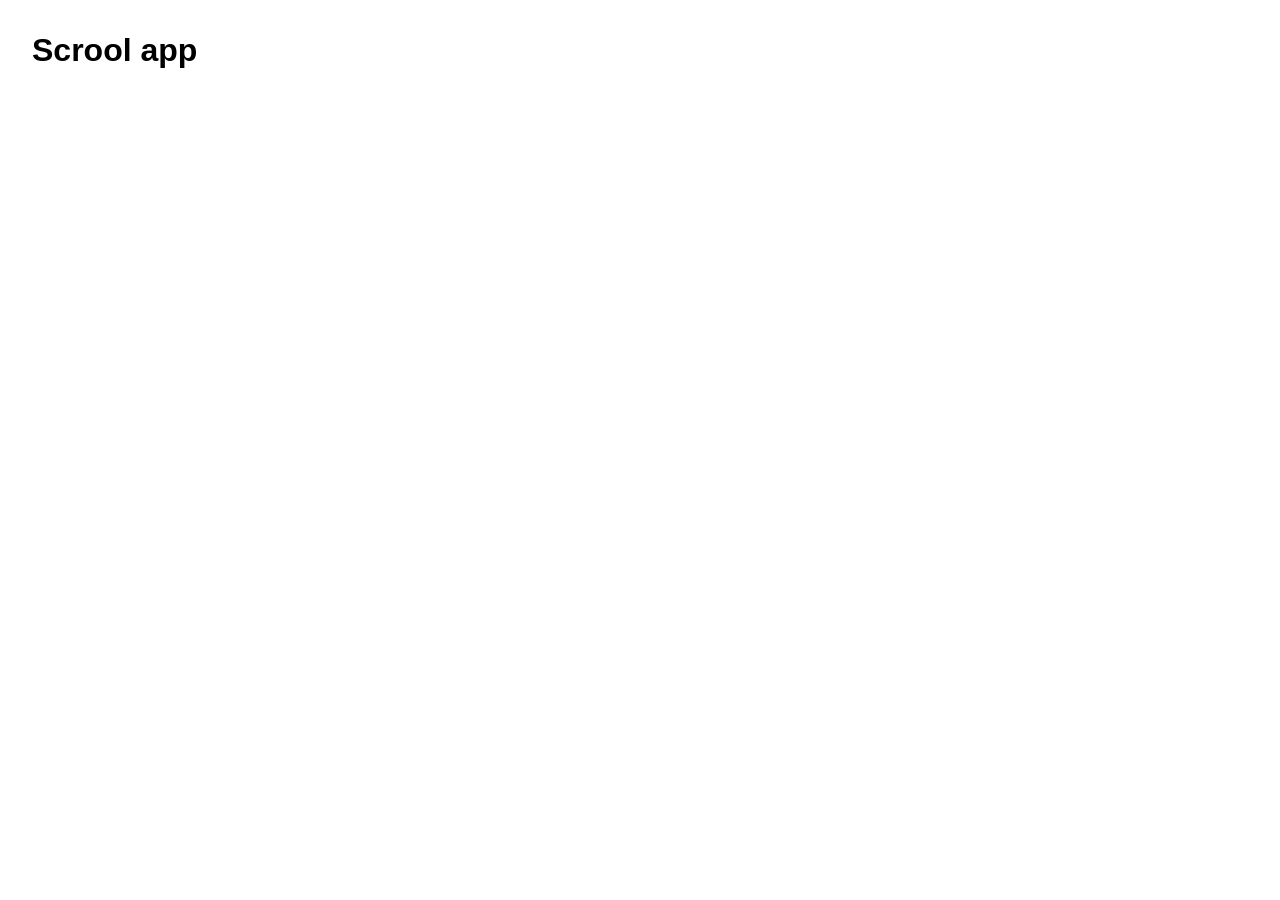
==== index.html @ 8eebbba0 "Create index.html" ====
<!DOCTYPE html>
<html lang="en">
<head>
  <meta charset="UTF-8" />
  <meta name="viewport" content="width=device-width, initial-scale=1.0" />
  <title>Phial Tech</title>
  <style>
    body {
      font-family: Arial, sans-serif;
      margin: 2rem;
    }
    button {
      padding: 0.5rem 1rem;
      font-size: 1rem;
    }
  </style>
</head>
<body>
  <h1>Scrool app</h1>
</body>
</html>
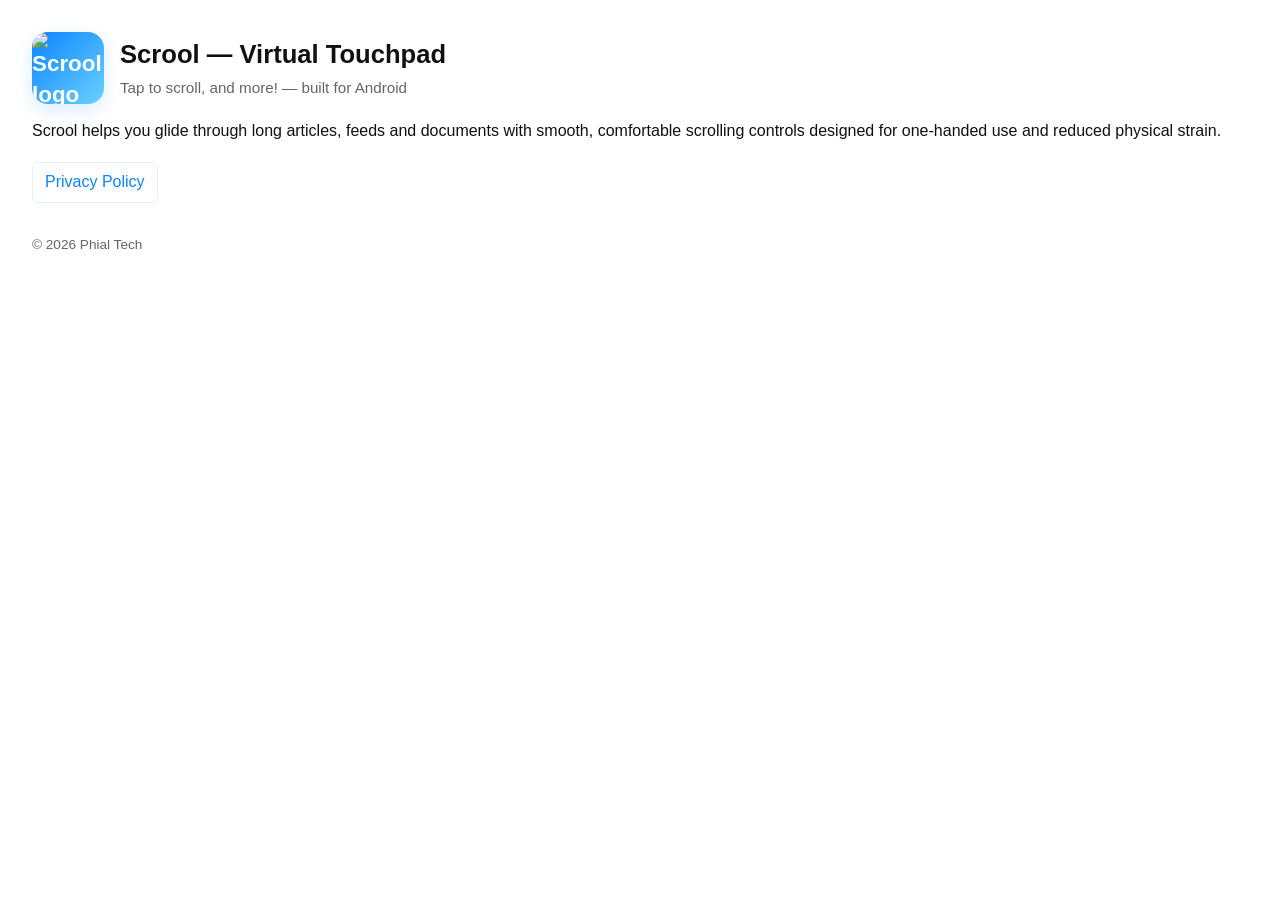
==== commit df16aa8f: "adding basic content" ====
--- a/index.html
+++ b/index.html
@@ -3,19 +3,120 @@
 <head>
   <meta charset="UTF-8" />
   <meta name="viewport" content="width=device-width, initial-scale=1.0" />
-  <title>Phial Tech</title>
+  <title>Scrool</title>
   <style>
+    :root{
+      --accent:#0b84ff;
+      --muted:#666;
+      --bg:#fff;
+      --radius:8px;
+    }
     body {
       font-family: Arial, sans-serif;
       margin: 2rem;
+      background: var(--bg);
+      color: #111;
+      line-height: 1.4;
     }
-    button {
-      padding: 0.5rem 1rem;
-      font-size: 1rem;
+    header {
+      display:flex;
+      gap:1rem;
+      align-items:center;
+      margin-bottom:1rem;
     }
+    .logo {
+      width:72px;
+      height:72px;
+      background:linear-gradient(135deg,#0b84ff 0%,#6ad1ff 100%);
+      border-radius:16px;
+      display:flex;
+      align-items:center;
+      justify-content:center;
+      color:#fff;
+      font-weight:700;
+      font-size:1.4rem;
+      box-shadow:0 6px 18px rgba(11,132,255,0.15);
+      flex:0 0 72px;
+      overflow:hidden;
+    }
+    .logo img {
+      width:100%;
+      height:100%;
+      max-width:100%;
+      max-height:100%;
+      display:block;
+      object-fit:contain;
+    }
+    h1 {
+      margin:0;
+      font-size:1.6rem;
+    }
+    .tagline {
+      margin:0.25rem 0 0;
+      color:var(--muted);
+      font-size:0.95rem;
+    }
+    main p {
+      margin:1rem 0 1.25rem;
+    }
+    .actions {
+      display:flex;
+      gap:0.75rem;
+      align-items:center;
+      flex-wrap:wrap;
+    }
+    a.button {
+      display:inline-block;
+      text-decoration:none;
+      background:var(--accent);
+      color:#fff;
+      padding:0.6rem 1rem;
+      border-radius:var(--radius);
+      font-weight:600;
+    }
+    a.button:active { transform:translateY(1px); }
+    a.ghost {
+      text-decoration:none;
+      color:var(--accent);
+      padding:0.5rem 0.75rem;
+      border-radius:6px;
+      border:1px solid rgba(11,132,255,0.12);
+      background:transparent;
+    }
+    a.ghost:hover, a.button:hover { opacity:0.95; }
+    footer { margin-top:2rem; color:var(--muted); font-size:0.85rem; }
   </style>
 </head>
 <body>
-  <h1>Scrool app</h1>
+  <header>
+    <div class="logo" aria-hidden="true"><img src="icon.svg" alt="Scrool logo"></div>
+    <div>
+      <h1>Scrool — Virtual Touchpad</h1>
+      <div class="tagline">Tap to scroll, and more! — built for Android</div>
+    </div>
+  </header>
+
+  <main>
+    <p>
+      Scrool helps you glide through long articles, feeds and documents with smooth, comfortable scrolling controls designed for one-handed use and reduced physical strain.
+    </p>
+
+    <div class="actions">
+      <!-- Replace the href below with your Play Store URL when ready -->
+      <!-- <a id="playstore-link" class="button" href="#" target="_blank" rel="noopener" aria-label="Download Scrool on Google Play">Download on Google Play</a> -->
+
+      <!-- Privacy policy file to be created in this directory (privacy-policy.html) -->
+      <a class="ghost" href="privacy-policy.html" aria-label="Scrool privacy policy">Privacy Policy</a>
+    </div>
+  </main>
+
+  <footer>
+    &copy; <span id="year"></span> Phial Tech
+  </footer>
+
+  <script>
+    // small nicety: current year
+    document.getElementById('year').textContent = new Date().getFullYear();
+  </script>
 </body>
 </html>
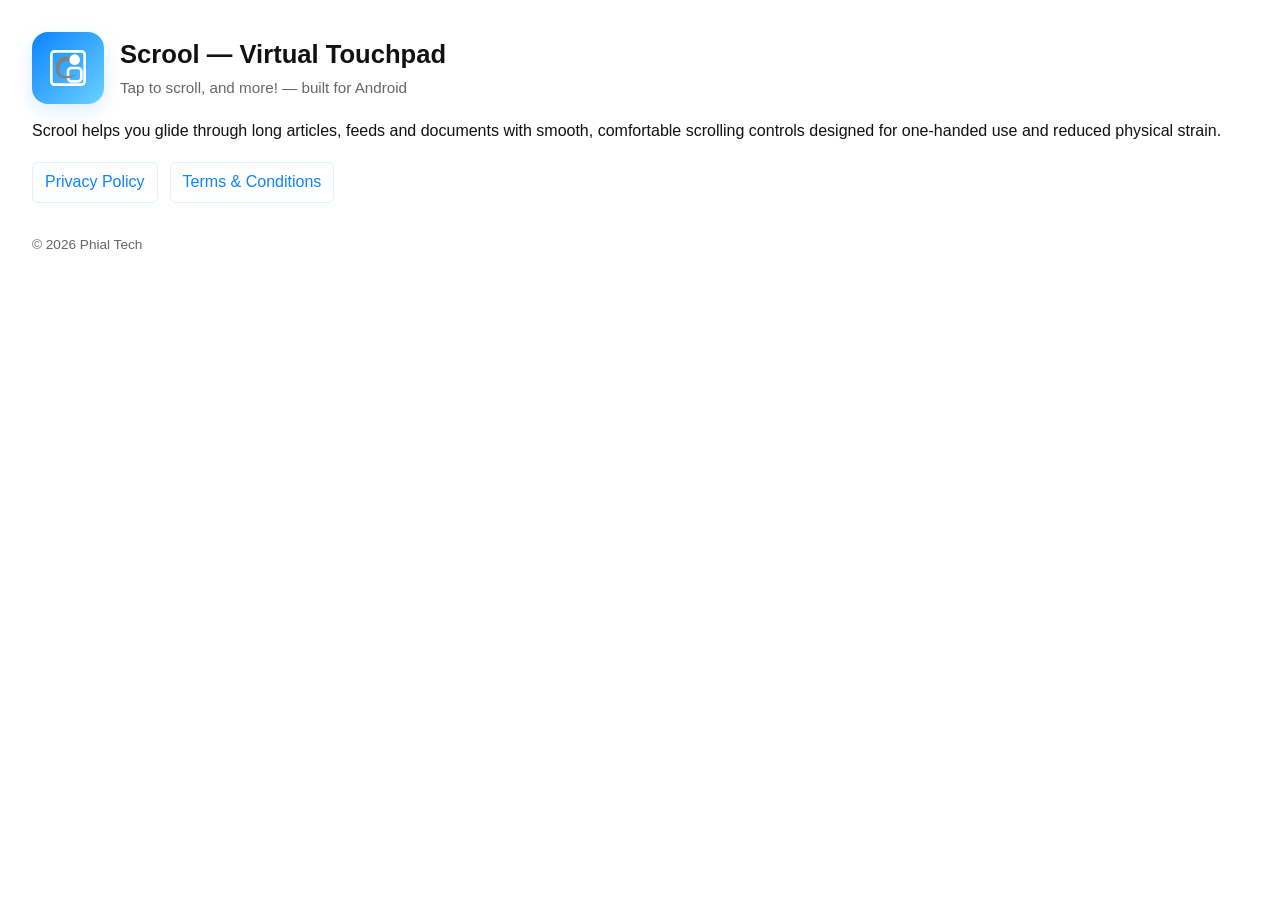
==== commit 3f5b4496: "add privacy/terms" ====
--- a/index.html
+++ b/index.html
@@ -106,7 +106,8 @@
       <!-- <a id="playstore-link" class="button" href="#" target="_blank" rel="noopener" aria-label="Download Scrool on Google Play">Download on Google Play</a> -->
 
       <!-- Privacy policy file to be created in this directory (privacy-policy.html) -->
-      <a class="ghost" href="privacy-policy.html" aria-label="Scrool privacy policy">Privacy Policy</a>
+      <a class="ghost" href="privacy_policy.html" aria-label="Scrool privacy policy">Privacy Policy</a>
+      <a class="ghost" href="terms_and_conditions.html" aria-label="Scrool terms & conditions">Terms & Conditions</a>
     </div>
   </main>
 
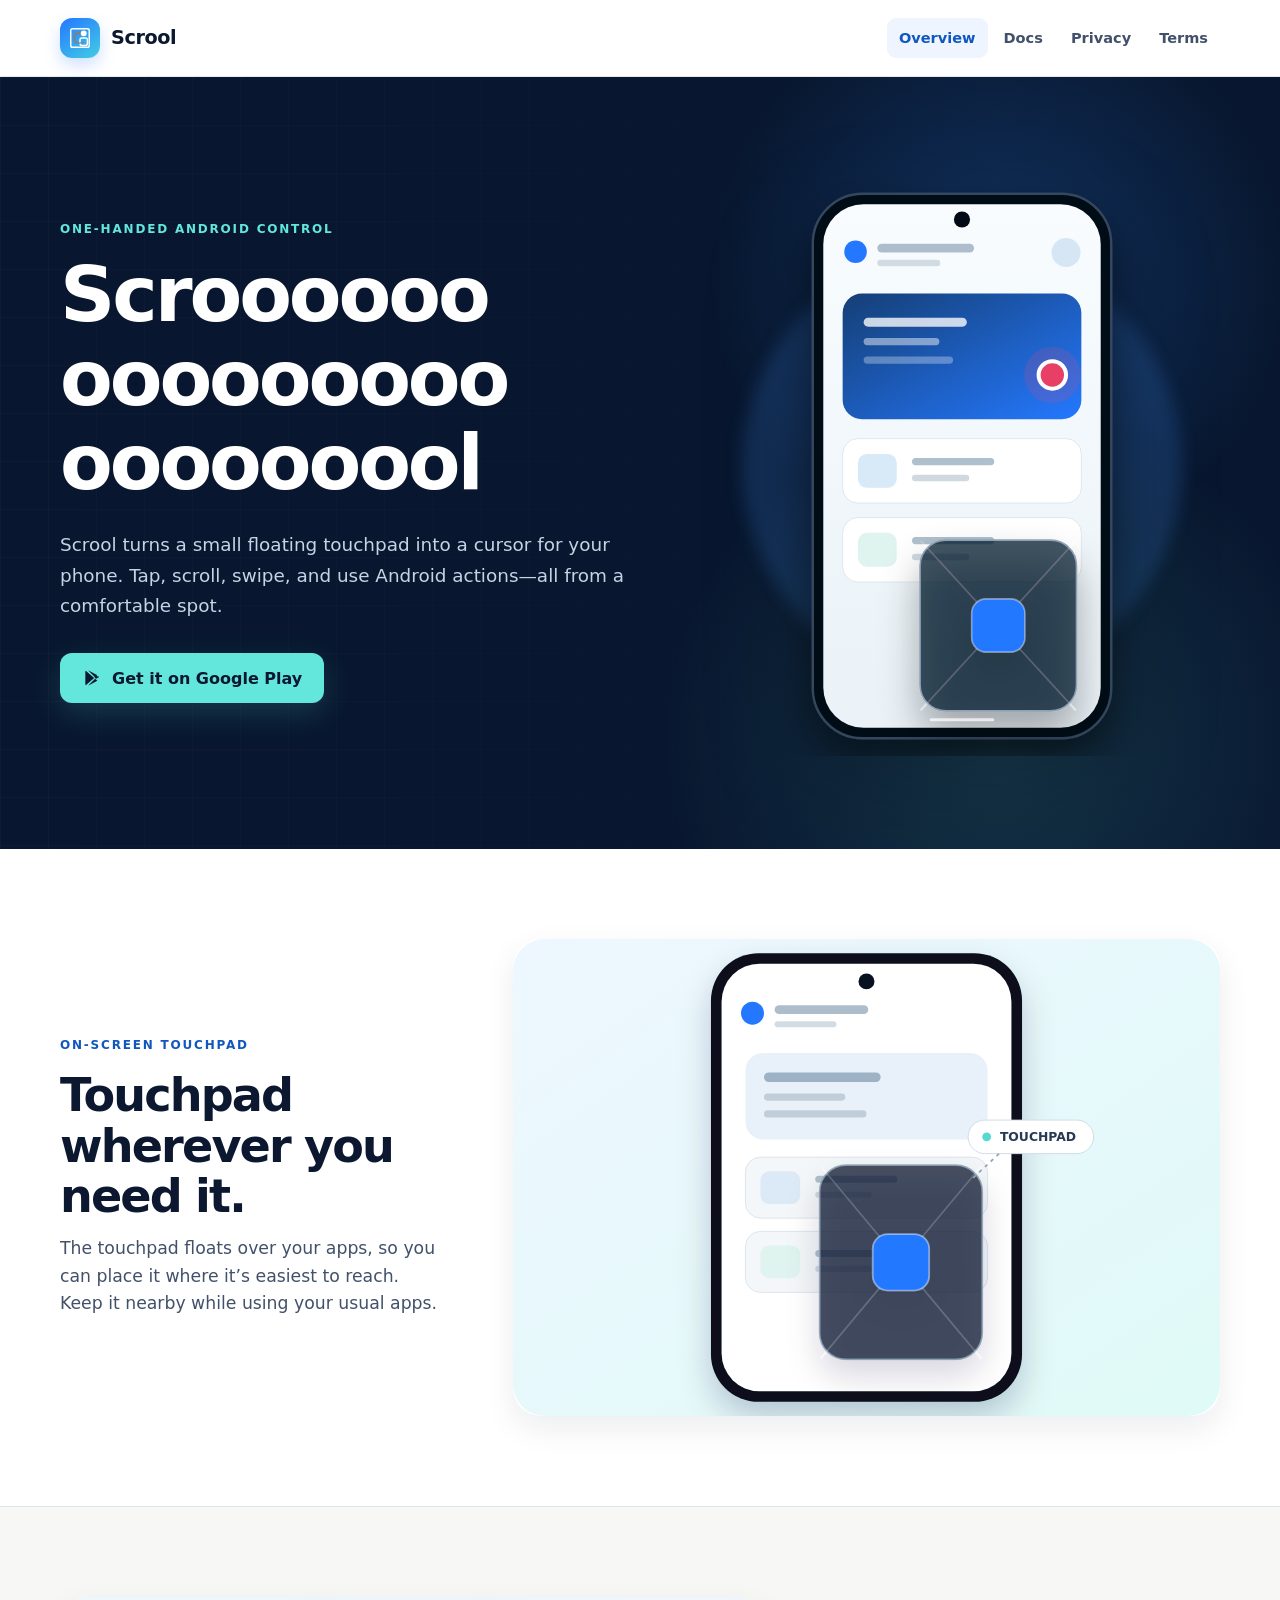
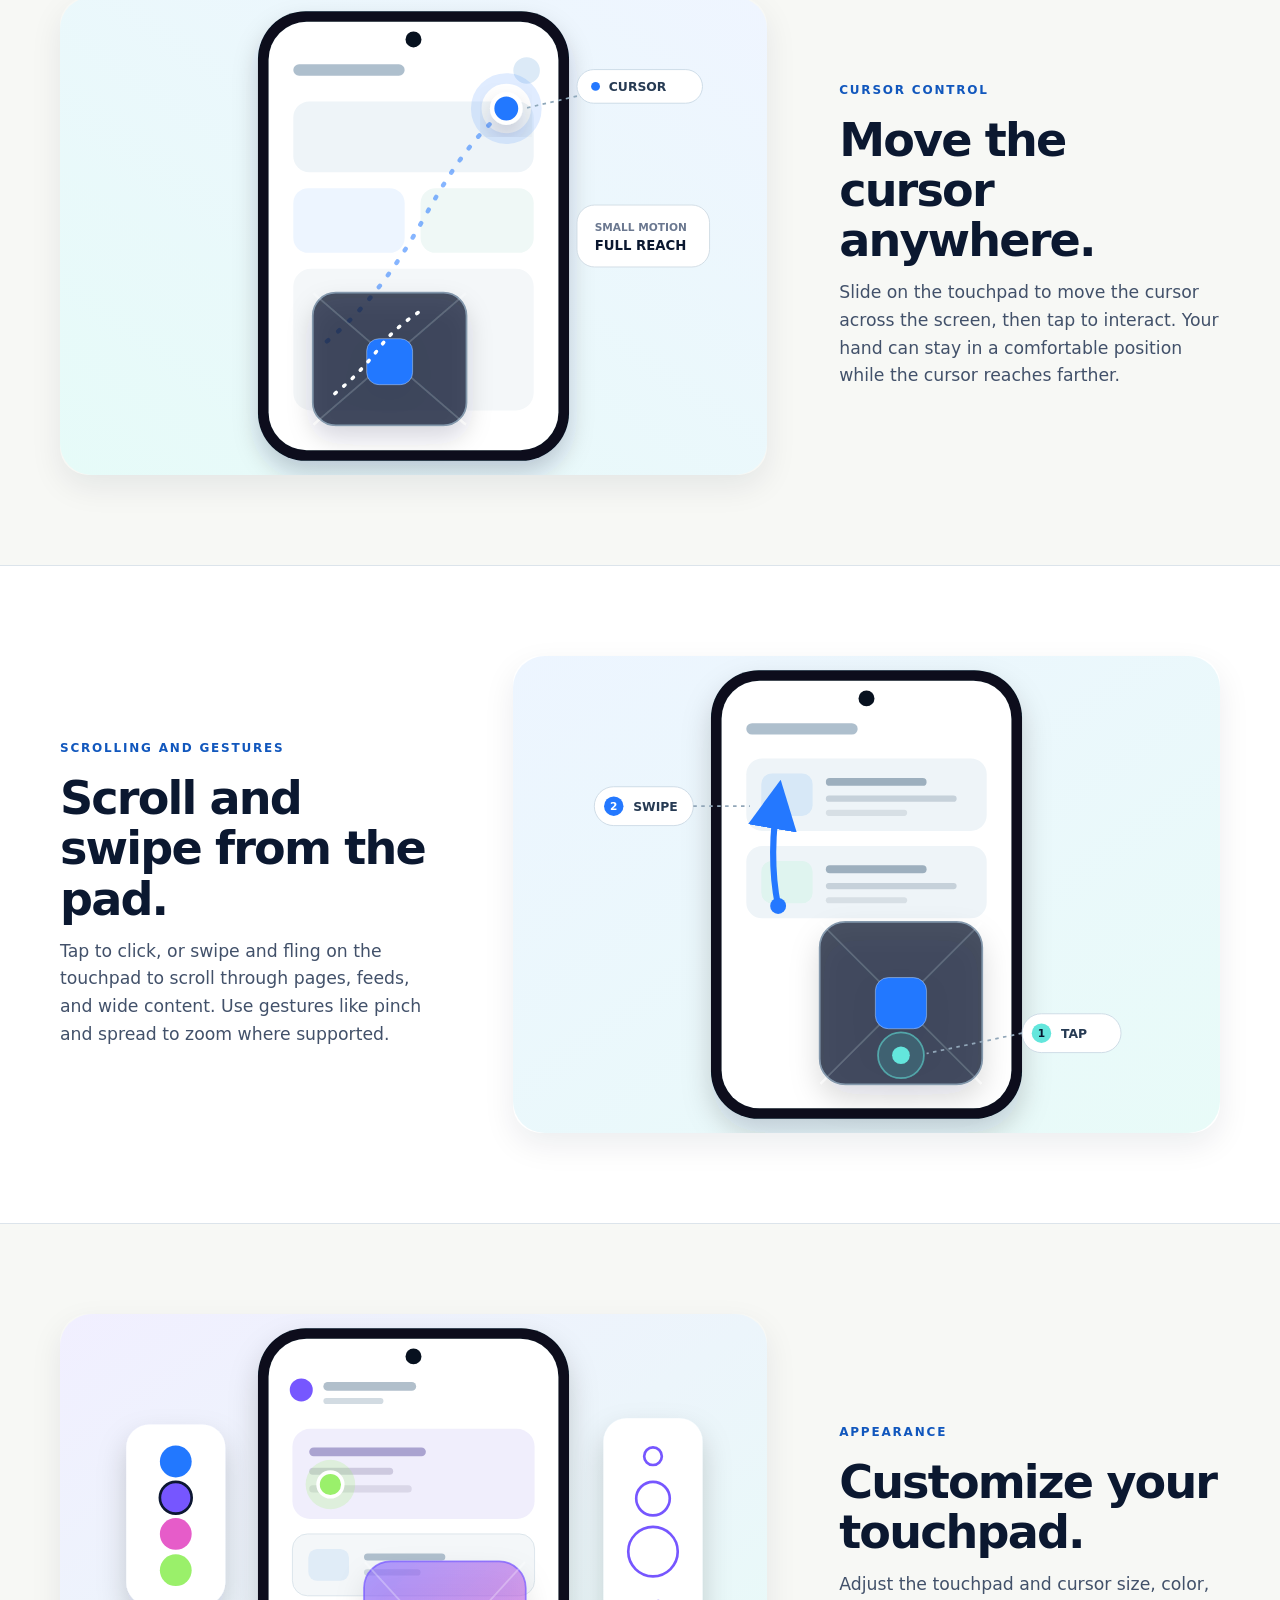
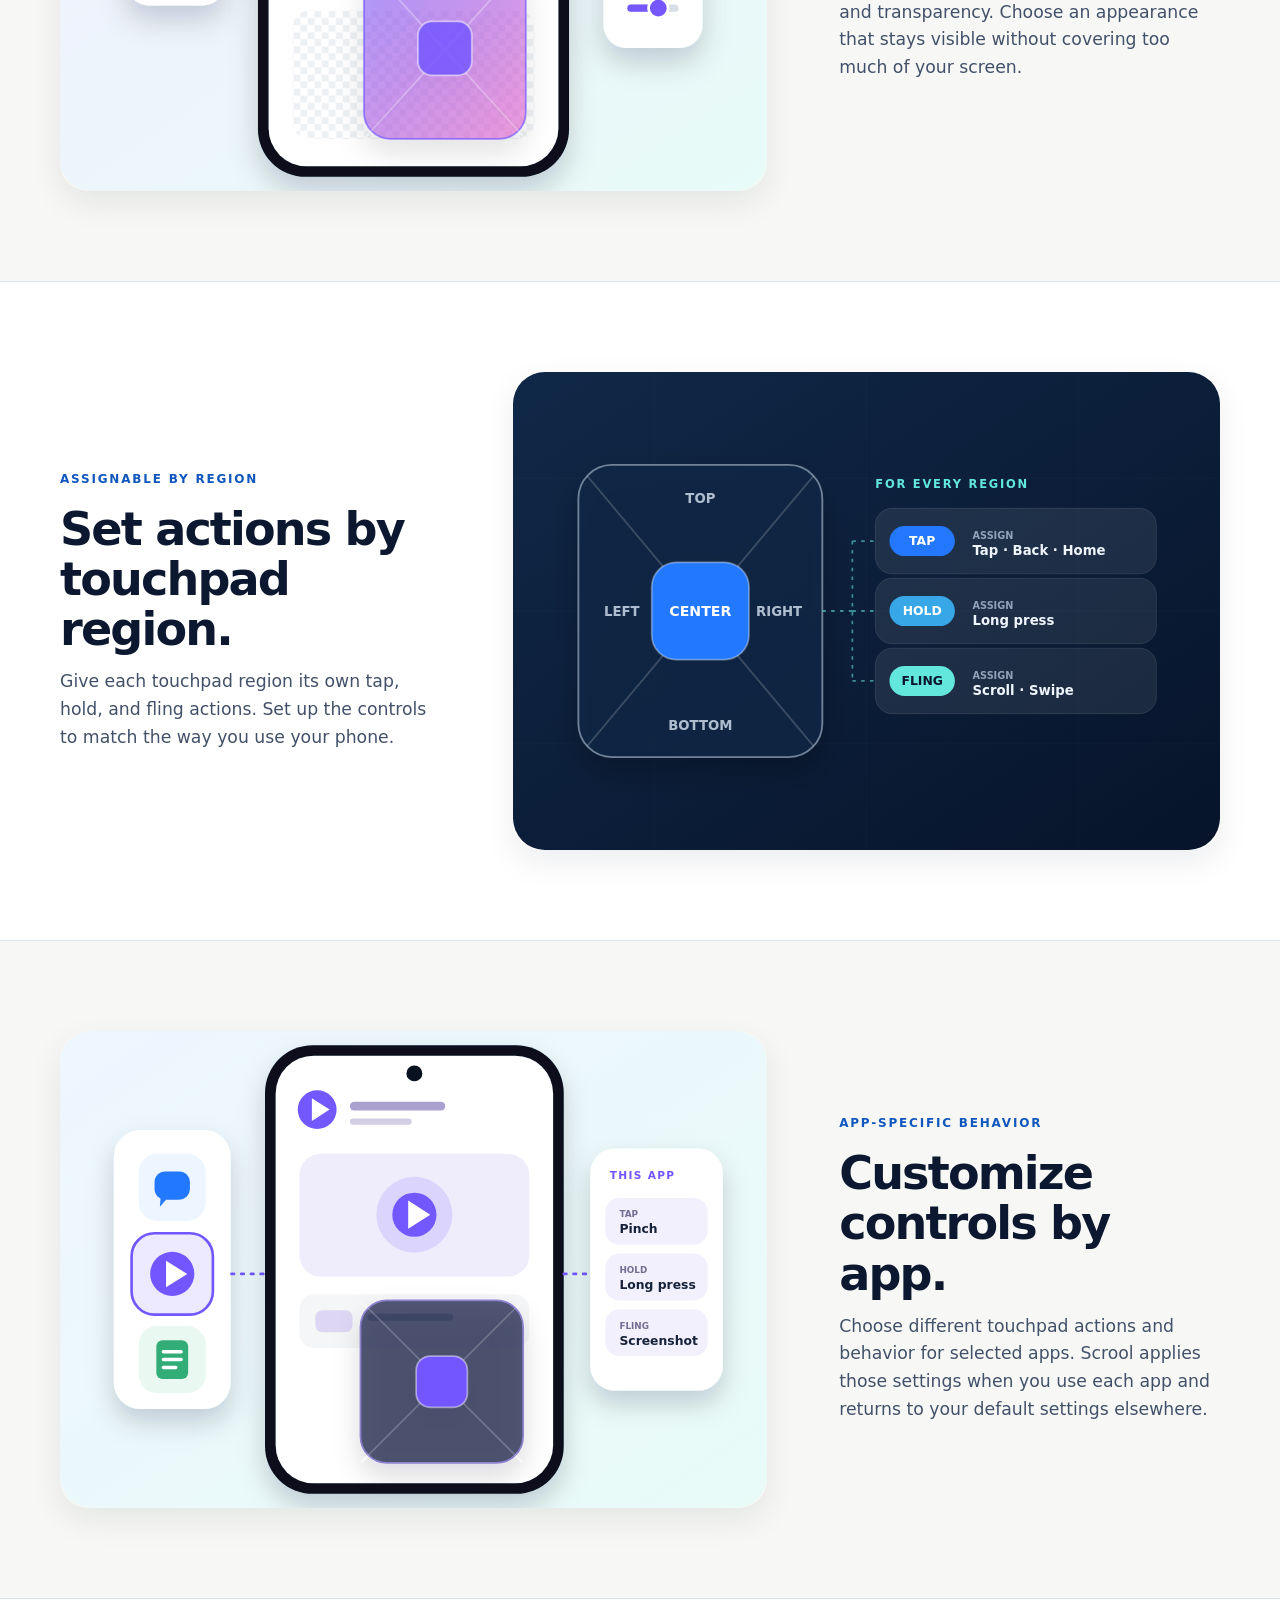
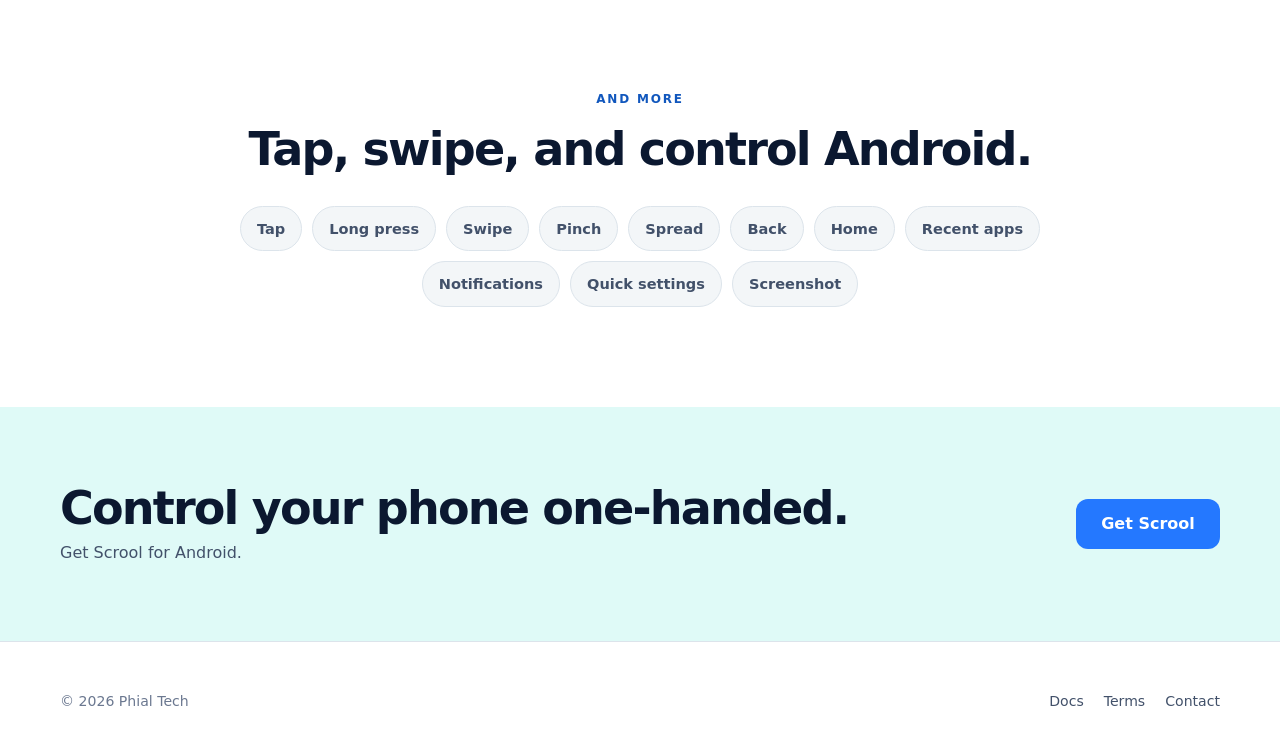
==== commit 25fbebef: "update index, add docs and svgs" ====
--- a/index.html
+++ b/index.html
@@ -1,123 +1,147 @@
-<!DOCTYPE html>
+<!doctype html>
 <html lang="en">
 <head>
-  <meta charset="UTF-8" />
-  <meta name="viewport" content="width=device-width, initial-scale=1.0" />
-  <title>Scrool</title>
-  <style>
-    :root{
-      --accent:#0b84ff;
-      --muted:#666;
-      --bg:#fff;
-      --radius:8px;
-    }
-    body {
-      font-family: Arial, sans-serif;
-      margin: 2rem;
-      background: var(--bg);
-      color: #111;
-      line-height: 1.4;
-    }
-    header {
-      display:flex;
-      gap:1rem;
-      align-items:center;
-      margin-bottom:1rem;
-    }
-    .logo {
-      width:72px;
-      height:72px;
-      background:linear-gradient(135deg,#0b84ff 0%,#6ad1ff 100%);
-      border-radius:16px;
-      display:flex;
-      align-items:center;
-      justify-content:center;
-      color:#fff;
-      font-weight:700;
-      font-size:1.4rem;
-      box-shadow:0 6px 18px rgba(11,132,255,0.15);
-      flex:0 0 72px;
-      overflow:hidden;
-    }
-    .logo img {
-      width:100%;
-      height:100%;
-      max-width:100%;
-      max-height:100%;
-      display:block;
-      object-fit:contain;
-    }
-    h1 {
-      margin:0;
-      font-size:1.6rem;
-    }
-    .tagline {
-      margin:0.25rem 0 0;
-      color:var(--muted);
-      font-size:0.95rem;
-    }
-    main p {
-      margin:1rem 0 1.25rem;
-    }
-    .actions {
-      display:flex;
-      gap:0.75rem;
-      align-items:center;
-      flex-wrap:wrap;
-    }
-    a.button {
-      display:inline-block;
-      text-decoration:none;
-      background:var(--accent);
-      color:#fff;
-      padding:0.6rem 1rem;
-      border-radius:var(--radius);
-      font-weight:600;
-    }
-    a.button:active { transform:translateY(1px); }
-    a.ghost {
-      text-decoration:none;
-      color:var(--accent);
-      padding:0.5rem 0.75rem;
-      border-radius:6px;
-      border:1px solid rgba(11,132,255,0.12);
-      background:transparent;
-    }
-    a.ghost:hover, a.button:hover { opacity:0.95; }
-    footer { margin-top:2rem; color:var(--muted); font-size:0.85rem; }
-  </style>
+  <meta charset="utf-8">
+  <meta name="viewport" content="width=device-width, initial-scale=1">
+  <meta name="description" content="Scrool is an on-screen Android touchpad for moving a cursor, scrolling, gestures, and phone actions.">
+  <meta name="theme-color" content="#08172f">
+  <title>Scrool — Your whole screen, within reach</title>
+  <link rel="stylesheet" href="styles.css">
 </head>
 <body>
-  <header>
-    <div class="logo" aria-hidden="true"><img src="icon.svg" alt="Scrool logo"></div>
-    <div>
-      <h1>Scrool — Virtual Touchpad</h1>
-      <div class="tagline">Tap to scroll, and more! — built for Android</div>
+  <header class="site-header">
+    <div class="container header-inner">
+      <a class="brand" href="index.html" aria-label="Scrool home">
+        <span class="brand-mark"><img src="icon.svg" alt=""></span>
+        <span class="brand-name">Scrool</span>
+      </a>
+      <nav class="site-nav" aria-label="Main navigation">
+        <a href="index.html" aria-current="page">Overview</a>
+        <a href="docs.html">Docs</a>
+        <a href="privacy_policy.html">Privacy</a>
+        <a href="terms_and_conditions.html">Terms</a>
+      </nav>
     </div>
   </header>
 
   <main>
-    <p>
-      Scrool helps you glide through long articles, feeds and documents with smooth, comfortable scrolling controls designed for one-handed use and reduced physical strain.
-    </p>
+    <section class="hero">
+      <div class="container hero-grid">
+        <div class="hero-copy">
+          <p class="eyebrow">One-handed Android control</p>
+          <h1>Scroooooo<br>ooooooooo<br>ooooooool</h1>
+          <p class="lede">Scrool turns a small floating touchpad into a cursor for your phone. Tap, scroll, swipe, and use Android actions—all from a comfortable spot.</p>
+          <div class="actions">
+            <a class="button" href="https://play.google.com/store/apps/details?id=app.scrool">
+              <svg aria-hidden="true" viewBox="0 0 24 24"><path d="m4.5 3.4 10.1 8.6L4.5 20.6a2 2 0 0 1-.5-1.3V4.7c0-.5.2-.9.5-1.3Zm11.2 9.5 2.7 2.3-11.1 6.2 8.4-8.5Zm3.9-3.4c.8.4.8 1.4.1 1.9l-2.8 1.6-2-1.7 2-2 2.7 1.2ZM7.3 2.6l11.1 6.2-2.7 2.3-8.4-8.5Z" fill="currentColor"/></svg>
+              Get it on Google Play
+            </a>
+          </div>
+        </div>
 
-    <div class="actions">
-      <!-- Replace the href below with your Play Store URL when ready -->
-      <!-- <a id="playstore-link" class="button" href="#" target="_blank" rel="noopener" aria-label="Download Scrool on Google Play">Download on Google Play</a> -->
+        <div class="device-stage">
+          <div class="stage-glow"></div>
+          <img class="hero-product-image" src="hero.svg" alt="A transparent Scrool touchpad controlling a cursor on an Android phone">
+        </div>
+      </div>
+    </section>
 
-      <!-- Privacy policy file to be created in this directory (privacy-policy.html) -->
-      <a class="ghost" href="privacy_policy.html" aria-label="Scrool privacy policy">Privacy Policy</a>
-      <a class="ghost" href="terms_and_conditions.html" aria-label="Scrool terms & conditions">Terms & Conditions</a>
-    </div>
+    <section class="showcase">
+      <div class="container showcase-row">
+        <div class="showcase-copy">
+          <p class="eyebrow">On-screen touchpad</p>
+          <h2>Touchpad wherever you need it.</h2>
+          <p>The touchpad floats over your apps, so you can place it where it’s easiest to reach. Keep it nearby while using your usual apps.</p>
+        </div>
+        <img class="showcase-image" src="touchpad.svg" alt="A five-zone touchpad floating over an Android app">
+      </div>
+    </section>
+
+    <section class="showcase showcase-alt">
+      <div class="container showcase-row showcase-reverse">
+        <div class="showcase-copy">
+          <p class="eyebrow">Cursor control</p>
+          <h2>Move the cursor anywhere.</h2>
+          <p>Slide on the touchpad to move the cursor across the screen, then tap to interact. Your hand can stay in a comfortable position while the cursor reaches farther.</p>
+        </div>
+        <img class="showcase-image" src="cursor.svg" alt="A touchpad guiding a cursor to another part of the screen">
+      </div>
+    </section>
+
+    <section class="showcase">
+      <div class="container showcase-row">
+        <div class="showcase-copy">
+          <p class="eyebrow">Scrolling and gestures</p>
+          <h2>Scroll and swipe from the pad.</h2>
+          <p>Tap to click, or swipe and fling on the touchpad to scroll through pages, feeds, and wide content. Use gestures like pinch and spread to zoom where supported.</p>
+        </div>
+        <img class="showcase-image" src="scroll.svg" alt="A vertical gesture on the touchpad scrolling a feed">
+      </div>
+    </section>
+
+    <section class="showcase showcase-alt">
+      <div class="container showcase-row showcase-reverse">
+        <div class="showcase-copy">
+          <p class="eyebrow">Appearance</p>
+          <h2>Customize your touchpad.</h2>
+          <p>Adjust the touchpad and cursor size, color, and transparency. Choose an appearance that stays visible without covering too much of your screen.</p>
+        </div>
+        <img class="showcase-image" src="customize.svg" alt="Touchpad and cursor shown in different sizes, colors, and transparency levels">
+      </div>
+    </section>
+
+    <section class="showcase">
+      <div class="container showcase-row">
+        <div class="showcase-copy">
+          <p class="eyebrow">Assignable by region</p>
+          <h2>Set actions by touchpad region.</h2>
+          <p>Give each touchpad region its own tap, hold, and fling actions. Set up the controls to match the way you use your phone.</p>
+        </div>
+        <img class="showcase-image" src="actions.svg" alt="Each touchpad region can have separate tap, hold, and fling actions">
+      </div>
+    </section>
+
+    <section class="showcase showcase-alt">
+      <div class="container showcase-row showcase-reverse">
+        <div class="showcase-copy">
+          <p class="eyebrow">App-specific behavior</p>
+          <h2>Customize controls by app.</h2>
+          <p>Choose different touchpad actions and behavior for selected apps. Scrool applies those settings when you use each app and returns to your default settings elsewhere.</p>
+        </div>
+        <img class="showcase-image" src="apps.svg" alt="An app automatically applying its own touchpad actions while open">
+      </div>
+    </section>
+
+    <section class="actions-overview" aria-labelledby="actions-title">
+      <div class="container">
+        <p class="eyebrow">And more</p>
+        <h2 id="actions-title">Tap, swipe, and control Android.</h2>
+        <div class="action-chips" aria-label="Available actions">
+          <span>Tap</span><span>Long press</span><span>Swipe</span>
+          <span>Pinch</span><span>Spread</span><span>Back</span><span>Home</span>
+          <span>Recent apps</span><span>Notifications</span><span>Quick settings</span><span>Screenshot</span>
+        </div>
+      </div>
+    </section>
+
+    <section class="cta" aria-labelledby="cta-title">
+      <div class="container cta-inner">
+        <div><h2 id="cta-title">Control your phone one-handed.</h2><p>Get Scrool for Android.</p></div>
+        <a class="button" href="https://play.google.com/store/apps/details?id=app.scrool">Get Scrool</a>
+      </div>
+    </section>
   </main>
 
-  <footer>
-    &copy; <span id="year"></span> Phial Tech
+  <footer class="site-footer">
+    <div class="container footer-inner">
+      <div>&copy; <span data-year>2026</span> Phial Tech</div>
+      <nav class="footer-links" aria-label="Footer navigation">
+        <a href="docs.html">Docs</a>
+        <a href="terms_and_conditions.html">Terms</a>
+        <a href="mailto:phialtech@gmail.com">Contact</a>
+      </nav>
+    </div>
   </footer>
-
-  <script>
-    // small nicety: current year
-    document.getElementById('year').textContent = new Date().getFullYear();
-  </script>
+  <script>document.querySelectorAll('[data-year]').forEach(function (el) { el.textContent = new Date().getFullYear(); });</script>
 </body>
 </html>
--- a/styles.css
+++ b/styles.css
@@ -0,0 +1,335 @@
+:root {
+  --ink: #0b1830;
+  --ink-soft: #42516a;
+  --muted: #6b7890;
+  --navy: #08172f;
+  --navy-light: #102746;
+  --blue: #2478ff;
+  --blue-dark: #1157bd;
+  --cyan: #63e6dc;
+  --cyan-soft: #dffaf7;
+  --pale: #eef5ff;
+  --paper: #f7f8f5;
+  --line: #dce4eb;
+  --surface: #ffffff;
+  --surface-alt: #f3f6f8;
+  --shadow: 0 22px 60px rgba(8, 23, 47, .1);
+  --shadow-small: 0 12px 32px rgba(8, 23, 47, .08);
+  --radius: 24px;
+  --content: 1160px;
+}
+
+* { box-sizing: border-box; }
+html { scroll-behavior: smooth; scroll-padding-top: 92px; }
+body {
+  margin: 0;
+  color: var(--ink);
+  background: var(--surface);
+  font-family: Inter, ui-sans-serif, system-ui, -apple-system, BlinkMacSystemFont, "Segoe UI", sans-serif;
+  line-height: 1.6;
+  -webkit-font-smoothing: antialiased;
+  text-rendering: optimizeLegibility;
+}
+a { color: var(--blue-dark); text-underline-offset: 3px; }
+a:hover { color: var(--blue); }
+img, svg { display: block; max-width: 100%; }
+.container { width: min(var(--content), calc(100% - 48px)); margin-inline: auto; }
+
+.site-header {
+  position: sticky;
+  z-index: 50;
+  top: 0;
+  border-bottom: 1px solid rgba(220, 228, 235, .8);
+  background: rgba(255, 255, 255, .88);
+  backdrop-filter: blur(18px);
+  -webkit-backdrop-filter: blur(18px);
+}
+.header-inner {
+  min-height: 76px;
+  display: flex;
+  align-items: center;
+  justify-content: space-between;
+  gap: 24px;
+}
+.brand {
+  display: inline-flex;
+  align-items: center;
+  gap: 11px;
+  color: var(--ink);
+  text-decoration: none;
+  font-weight: 820;
+  letter-spacing: -.025em;
+}
+.brand:hover { color: var(--ink); }
+.brand-mark {
+  position: relative;
+  display: grid;
+  place-items: center;
+  width: 40px;
+  height: 40px;
+  flex: 0 0 auto;
+  border-radius: 12px;
+  background: linear-gradient(145deg, var(--blue), #42cde5);
+  box-shadow: 0 7px 16px rgba(36, 120, 255, .22);
+}
+.brand-mark img {
+  position: absolute;
+  top: 50%;
+  left: 50%;
+  width: 46px;
+  height: 46px;
+  object-fit: contain;
+  transform: translate(-50%, -50%);
+}
+.brand-name { font-size: 1.2rem; }
+.site-nav { display: flex; flex-wrap: wrap; align-items: center; justify-content: flex-end; gap: 4px; }
+.site-nav a {
+  padding: 8px 12px;
+  border-radius: 9px;
+  color: var(--ink-soft);
+  text-decoration: none;
+  font-size: .91rem;
+  font-weight: 680;
+}
+.site-nav a:hover,
+.site-nav a[aria-current="page"] { color: var(--blue-dark); background: var(--pale); }
+.site-nav .nav-cta { margin-left: 7px; padding-inline: 16px; background: var(--ink); color: #fff; }
+.site-nav .nav-cta:hover { background: var(--blue); color: #fff; }
+
+.hero {
+  position: relative;
+  overflow: hidden;
+  padding: 94px 0 88px;
+  background:
+    radial-gradient(circle at 78% 26%, rgba(47, 139, 255, .25), transparent 25%),
+    radial-gradient(circle at 78% 86%, rgba(99, 230, 220, .15), transparent 28%),
+    var(--navy);
+  color: #fff;
+}
+.hero::before {
+  position: absolute;
+  inset: 0;
+  background-image: linear-gradient(rgba(255,255,255,.025) 1px, transparent 1px), linear-gradient(90deg, rgba(255,255,255,.025) 1px, transparent 1px);
+  background-size: 48px 48px;
+  content: "";
+  mask-image: linear-gradient(to right, #000, transparent 75%);
+}
+.hero-grid {
+  position: relative;
+  display: grid;
+  grid-template-columns: minmax(0, 1.05fr) minmax(400px, .95fr);
+  align-items: center;
+  gap: 72px;
+}
+.hero-copy { position: relative; z-index: 2; padding-bottom: 8px; }
+.eyebrow {
+  margin: 0 0 16px;
+  color: var(--blue-dark);
+  font-size: .75rem;
+  font-weight: 820;
+  letter-spacing: .15em;
+  line-height: 1.4;
+  text-transform: uppercase;
+}
+.hero .eyebrow, .cta .eyebrow { color: var(--cyan); }
+h1, h2, h3 { line-height: 1.09; letter-spacing: -.04em; }
+h1 { max-width: 700px; margin: 0; font-size: clamp(3rem, 6vw, 5.15rem); font-weight: 790; }
+h1 span { color: var(--cyan); }
+h2 { margin: 0 0 16px; font-size: clamp(2rem, 3.6vw, 3.05rem); font-weight: 770; }
+h3 { margin: 0 0 10px; font-size: 1.2rem; }
+.lede { max-width: 610px; margin: 26px 0 32px; color: #c6d3e3; font-size: 1.15rem; line-height: 1.65; }
+.actions { display: flex; flex-wrap: wrap; align-items: center; gap: 12px; }
+.button {
+  display: inline-flex;
+  min-height: 50px;
+  align-items: center;
+  justify-content: center;
+  gap: 10px;
+  padding: 0 21px;
+  border: 1px solid transparent;
+  border-radius: 12px;
+  background: var(--blue);
+  color: #fff;
+  box-shadow: 0 10px 25px rgba(36, 120, 255, .22);
+  font-weight: 760;
+  text-decoration: none;
+  transition: transform .2s ease, background .2s ease, border-color .2s ease;
+}
+.button svg { width: 20px; height: 20px; }
+.button:hover { background: var(--blue-dark); color: #fff; transform: translateY(-2px); }
+.button.secondary { border-color: var(--line); background: #fff; color: var(--ink); box-shadow: none; }
+.button.secondary:hover { border-color: #b8c9d9; background: var(--pale); }
+.hero .button { background: var(--cyan); color: var(--ink); box-shadow: 0 10px 30px rgba(99, 230, 220, .16); }
+.hero .button:hover { background: #94eee7; color: var(--ink); }
+.hero .button.secondary { border-color: rgba(255,255,255,.24); background: rgba(255,255,255,.06); color: #fff; }
+.hero .button.secondary:hover { border-color: rgba(255,255,255,.42); background: rgba(255,255,255,.11); }
+.device-stage { position: relative; min-height: 590px; display: grid; place-items: center; isolation: isolate; }
+.stage-glow { position: absolute; z-index: -1; width: 440px; height: 440px; border-radius: 50%; background: rgba(67, 152, 255, .18); filter: blur(8px); }
+.hero-product-image { width: min(100%, 500px); max-height: 620px; filter: drop-shadow(0 30px 50px rgba(0, 0, 0, .2)); }
+
+.showcase { padding: 90px 0; border-bottom: 1px solid var(--line); }
+.showcase-alt { background: var(--paper); }
+.showcase-row { display: grid; grid-template-columns: minmax(240px, .7fr) minmax(0, 1.3fr); align-items: center; gap: 72px; }
+.showcase-reverse { grid-template-columns: minmax(0, 1.3fr) minmax(240px, .7fr); }
+.showcase-reverse .showcase-copy { order: 2; }
+.showcase-copy h2 { max-width: 430px; margin-bottom: 14px; }
+.showcase-copy > p:last-child { max-width: 390px; margin: 0; color: var(--ink-soft); font-size: 1.08rem; }
+.showcase-image { width: 100%; border-radius: 28px; box-shadow: var(--shadow-small); }
+.showcase-dark { border-bottom: 0; background: var(--navy); color: #fff; }
+.showcase-dark .eyebrow { color: var(--cyan); }
+.showcase-dark .showcase-copy > p:last-child { color: #b7c6d8; }
+.showcase-dark .showcase-image { box-shadow: 0 28px 65px rgba(0,0,0,.28); }
+
+.actions-overview { padding: 92px 0 100px; text-align: center; }
+.actions-overview h2 { margin-bottom: 32px; }
+.action-chips { max-width: 920px; display: flex; flex-wrap: wrap; justify-content: center; gap: 10px; margin: 0 auto; }
+.action-chips span { padding: 10px 16px; border: 1px solid var(--line); border-radius: 999px; background: var(--surface-alt); color: var(--ink-soft); font-size: .91rem; font-weight: 700; }
+
+.cta { padding: 76px 0; background: var(--cyan-soft); color: var(--ink); }
+.cta-inner { display: flex; align-items: center; justify-content: space-between; gap: 40px; }
+.cta h2 { margin-bottom: 7px; }
+.cta p { margin: 0; color: var(--ink-soft); }
+.cta .button { min-width: 144px; box-shadow: none; }
+.cta .button:hover { color: #fff; }
+
+.site-footer { padding: 48px 0 34px; border-top: 1px solid var(--line); color: var(--muted); font-size: .88rem; }
+.footer-inner { display: grid; grid-template-columns: 1fr auto; align-items: center; gap: 28px; }
+.footer-brand p { margin: 10px 0 0; }
+.footer-links { display: flex; flex-wrap: wrap; justify-content: flex-end; gap: 20px; }
+.footer-links a { color: var(--ink-soft); text-decoration: none; }
+.footer-links a:hover { color: var(--blue); }
+.footer-meta { grid-column: 1 / -1; padding-top: 24px; border-top: 1px solid var(--line); }
+/* The compact footer used on documentation and legal pages. */
+.footer-inner:not(:has(.footer-brand)) { display: flex; justify-content: space-between; }
+.footer-inner:not(:has(.footer-brand)) .footer-meta { display: none; }
+
+/* Documentation */
+.page-intro { padding: 76px 0 50px; background: linear-gradient(140deg, #f8fbff, #edf6ff); }
+.page-intro h1 { font-size: clamp(2.5rem, 4.6vw, 4rem); }
+.page-intro p:last-child { max-width: 700px; margin: 18px 0 0; color: var(--ink-soft); font-size: 1.08rem; }
+.docs-layout { display: grid; grid-template-columns: 230px minmax(0, 760px); align-items: start; gap: 64px; padding-top: 58px; padding-bottom: 90px; }
+.toc { position: sticky; top: 98px; padding: 20px; border: 1px solid var(--line); border-radius: 16px; background: var(--surface-alt); }
+.toc strong { display: block; margin-bottom: 10px; font-size: .76rem; letter-spacing: .12em; text-transform: uppercase; }
+.toc .toc-section { display: block; padding: 5px 0; color: var(--ink-soft); font-size: .9rem; text-decoration: none; }
+.toc a { display: block; padding: 5px 0; color: var(--ink-soft); font-size: .9rem; text-decoration: none; }
+.toc a:hover { color: var(--blue); }
+.toc-subnav { margin-left: 12px; padding-left: 12px; border-left: 2px solid var(--line); }
+.toc-subnav a { padding: 5px 0; font-size: .9rem; }
+.docs-article > section { scroll-margin-top: 105px; padding-bottom: 48px; margin-bottom: 48px; border-bottom: 1px solid var(--line); }
+.docs-article > section:last-child { border-bottom: 0; }
+.docs-article h2 { font-size: 2rem; }
+.docs-article h3 { margin-top: 28px; font-size: 1.25rem; }
+.docs-article p, .docs-article li { color: var(--ink-soft); }
+.docs-article li { margin: 8px 0; }
+.docs-article strong { color: var(--ink); }
+.notice { margin: 24px 0; padding: 20px 22px; border-left: 4px solid var(--blue); border-radius: 0 12px 12px 0; background: var(--pale); }
+.notice p { margin: 0; }
+.guide-list { display: grid; grid-template-columns: repeat(2, 1fr); gap: 14px; padding: 0; list-style: none; }
+.guide-list li { margin: 0; padding: 18px; border: 1px solid var(--line); border-radius: 13px; background: var(--surface-alt); }
+.placeholder { padding: 28px; border: 1px dashed #8fc4eb; border-radius: var(--radius); background: linear-gradient(135deg, #f8fcff, #edf7ff); }
+.placeholder h3 { margin-top: 0; }
+.placeholder p:last-child { margin-bottom: 0; }
+
+/* Settings reference */
+.settings-intro { margin: 24px 0 30px; padding: 20px 22px; border: 1px solid var(--line); border-radius: 16px; background: var(--surface-alt); }
+.settings-intro p { margin: 0; }
+.setting-group { margin-top: 30px; }
+.setting-group h3 { margin-bottom: 14px; }
+.setting-card { display: grid; grid-template-columns: minmax(0, 1fr) minmax(180px, 250px); gap: 20px; align-items: start; margin: 14px 0; padding: 18px; border: 1px solid var(--line); border-radius: 16px; background: var(--surface); box-shadow: 0 5px 18px rgba(8, 23, 47, .035); }
+.setting-card.text-only { grid-template-columns: 1fr; }
+.setting-copy h4 { margin: 0 0 5px; color: var(--ink); font-size: 1.04rem; line-height: 1.25; }
+.setting-copy h4 a { color: inherit; }
+.setting-copy p { margin: 5px 0 0; font-size: .95rem; }
+.setting-media { min-height: 118px; display: flex; flex-direction: column; justify-content: center; margin: 0; border: 1px dashed #8fc4eb; border-radius: 12px; background: linear-gradient(145deg, #f8fcff, #edf7ff); text-align: center; }
+.setting-media img { width: 100%; height: auto; border-radius: 11px; }
+.setting-media.has-image { padding: 0; border-style: solid; background: var(--surface-alt); }
+.option-examples { grid-column: 1 / -1; margin: -2px 0 2px 18px; padding-left: 14px; border-left: 2px solid var(--line); }
+.option-card { background: var(--surface-alt); box-shadow: none; }
+.action-reference { display: grid; grid-template-columns: repeat(2, minmax(0, 1fr)); gap: 14px 18px; margin: 14px 0 22px; }
+.action-list .action-entry { display: grid; grid-template-columns: minmax(0, 1fr) minmax(140px, 190px); gap: 18px; align-items: start; margin: 0; padding: 18px; border: 1px solid var(--line); border-radius: 16px; background: var(--surface); box-shadow: 0 5px 18px rgba(8, 23, 47, .035); }
+.action-list .action-entry.text-only { grid-template-columns: 1fr; }
+.action-list .action-entry h4 { margin: 0; color: var(--ink); font-size: 1.04rem; line-height: 1.25; }
+.action-list .action-entry p { margin: 5px 0 0; color: var(--ink-soft); font-size: .95rem; }
+.action-list .action-entry .setting-media { grid-column: 2; grid-row: 1 / span 2; }
+.action-list .setting-media { min-height: 100px; }
+.page-map { display: grid; grid-template-columns: repeat(2, minmax(0, 1fr)); gap: 12px; padding: 0; list-style: none; }
+.page-map li { margin: 0; padding: 15px; border: 1px solid var(--line); border-radius: 13px; background: var(--surface-alt); }
+.page-map strong { display: block; }
+.page-map span { color: var(--ink-soft); font-size: .9rem; }
+.faq { padding: 19px 0; border-top: 1px solid var(--line); }
+.faq:first-of-type { border-top: 0; }
+.faq h3 { margin: 0 0 7px; font-size: 1.08rem; }
+.faq p { margin: 0; }
+.glossary { display: grid; grid-template-columns: repeat(2, 1fr); gap: 12px 22px; }
+.glossary div { padding: 12px 0; border-bottom: 1px solid var(--line); }
+.glossary dt { font-weight: 750; }
+.glossary dd { margin: 3px 0 0; color: var(--ink-soft); font-size: .94rem; }
+
+/* Legal pages */
+.legal-main { padding: 76px 0 100px; }
+.legal-content { max-width: 800px; }
+.legal-content h1 { margin-bottom: 30px; font-size: clamp(2.4rem, 4.5vw, 3.7rem); }
+.legal-content h2 { margin-top: 42px; font-size: 1.45rem; }
+.legal-content > strong { display: block; margin: 38px 0 8px; color: var(--ink); font-size: 1.35rem; line-height: 1.2; letter-spacing: -.025em; }
+.legal-content p, .legal-content li { color: var(--ink-soft); }
+.legal-content p { margin: 0 0 18px; }
+.legal-content li { margin: 7px 0; }
+.legal-content br { display: none; }
+.legal-content ul { margin-bottom: 25px; }
+.legal-date { color: var(--muted); font-size: .9rem; }
+
+:focus-visible { outline: 3px solid #f2a900; outline-offset: 3px; }
+@media (max-width: 900px) {
+  .hero { padding-top: 72px; }
+  .hero-grid { grid-template-columns: 1fr; gap: 40px; }
+  .hero-copy { max-width: 700px; }
+  .device-stage { min-height: 620px; }
+  .showcase-row, .showcase-reverse { grid-template-columns: 1fr; gap: 36px; }
+  .showcase-reverse .showcase-copy { order: 0; }
+  .showcase-copy { max-width: 620px; }
+  .showcase-image { max-width: 760px; }
+  .docs-layout { grid-template-columns: 1fr; gap: 30px; }
+  .toc { position: static; }
+  .toc a { display: inline-block; margin-right: 15px; }
+  .toc-subnav { margin-left: 0; padding-left: 0; border-left: 0; }
+}
+@media (max-width: 680px) {
+  .container { width: min(var(--content), calc(100% - 32px)); }
+  html { scroll-padding-top: 70px; }
+  .site-header { position: relative; }
+  .header-inner { min-height: 68px; }
+  .site-nav a { padding: 6px 9px; font-size: .86rem; }
+  .hero { padding: 62px 0 58px; }
+  .hero::before { opacity: .5; }
+  h1 { font-size: clamp(2.75rem, 14vw, 4rem); }
+  .lede { margin-top: 22px; font-size: 1.04rem; }
+  .actions { align-items: stretch; flex-direction: column; }
+  .actions .button { width: 100%; }
+  .device-stage { min-height: 450px; margin-top: 6px; }
+  .hero-product-image { max-height: 500px; }
+  .showcase { padding: 64px 0; }
+  .showcase-row, .showcase-reverse { gap: 28px; }
+  .showcase-copy > p:last-child { font-size: 1rem; }
+  .showcase-image { border-radius: 20px; }
+  .actions-overview { padding: 68px 0 76px; }
+  .action-chips { gap: 8px; }
+  .action-chips span { padding: 8px 12px; font-size: .82rem; }
+  .cta { padding: 60px 0; }
+  .cta-inner { align-items: flex-start; flex-direction: column; }
+  .cta .button { width: 100%; }
+  .footer-inner, .footer-inner:not(:has(.footer-brand)) { display: flex; align-items: flex-start; flex-direction: column; }
+  .footer-links { justify-content: flex-start; }
+  .footer-meta { width: 100%; }
+  .page-intro { padding: 54px 0 38px; }
+  .docs-layout { padding-top: 35px; padding-bottom: 60px; }
+  .guide-list, .glossary, .page-map, .action-reference { grid-template-columns: 1fr; }
+  .option-examples { margin-left: 0; padding-left: 0; border-left: 0; }
+  .setting-card, .action-list .action-entry { grid-template-columns: 1fr; }
+  .action-list .action-entry .setting-media { grid-column: auto; grid-row: auto; }
+  .setting-media { min-height: 92px; }
+  .legal-main { padding: 54px 0 72px; }
+}
+@media (prefers-reduced-motion: reduce) {
+  html { scroll-behavior: auto; }
+  *, *::before, *::after { transition-duration: .01ms !important; animation-duration: .01ms !important; }
+}
